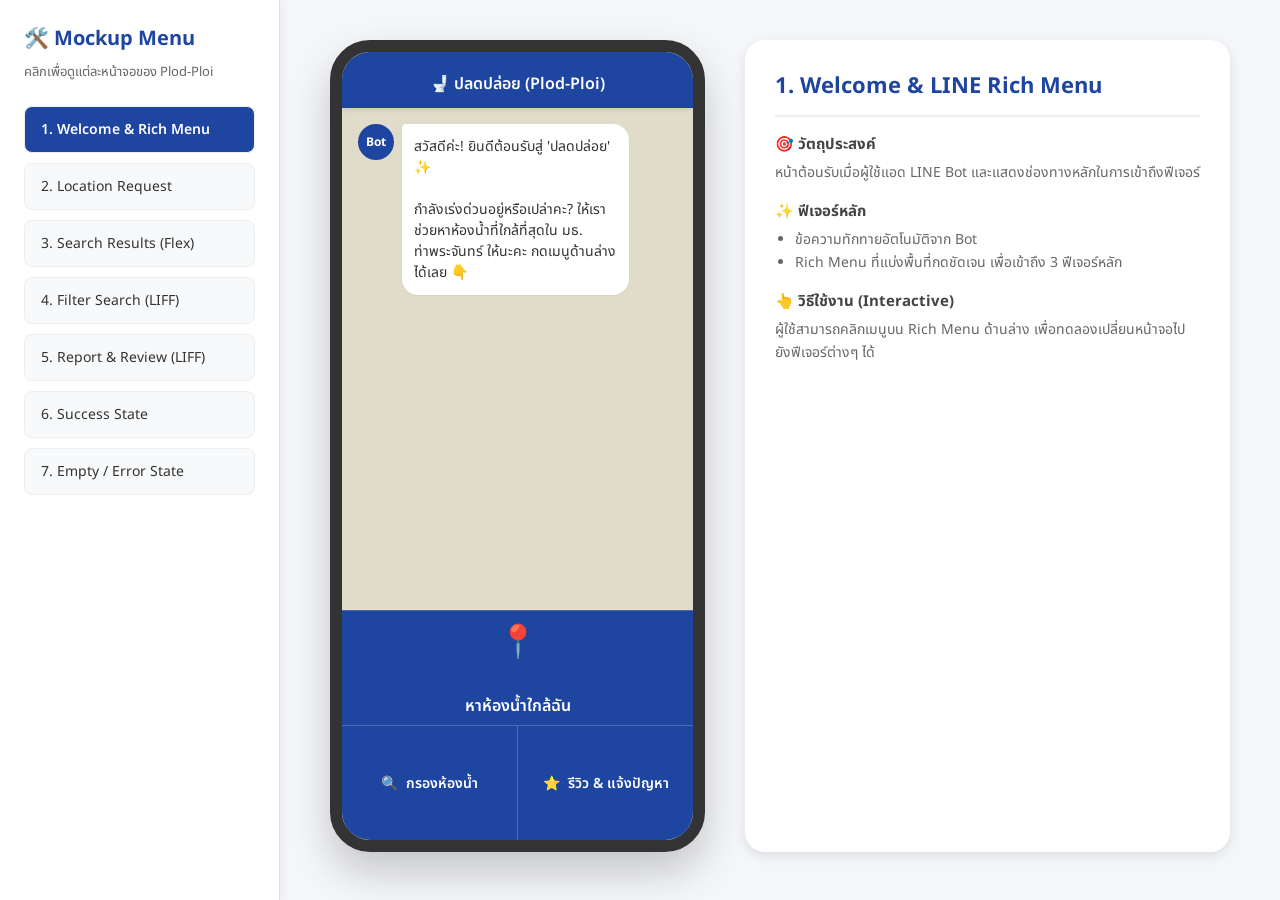
==== index.html @ df590fe3 "Mock up" ====
<!DOCTYPE html>
<html lang="th">
<head>
    <meta charset="UTF-8">
    <meta name="viewport" content="width=device-width, initial-scale=1.0">
    <title>Plod-Ploi - LINE Bot Mockup</title>
    <link rel="stylesheet" href="style.css">
    <link href="https://fonts.googleapis.com/css2?family=Noto+Sans+Thai:wght@300;400;600;700&display=swap" rel="stylesheet">
</head>
<body>

<div class="dashboard-container">
    <!-- ส่วน A: Sidebar นำทางสำหรับผู้พัฒนา -->
    <aside class="sidebar">
        <h2>🛠️ Mockup Menu</h2>
        <p class="sidebar-desc">คลิกเพื่อดูแต่ละหน้าจอของ Plod-Ploi</p>
        <ul id="nav-menu">
            <li><button data-target="screen-welcome" class="active">1. Welcome & Rich Menu</button></li>
            <li><button data-target="screen-location">2. Location Request</button></li>
            <li><button data-target="screen-results">3. Search Results (Flex)</button></li>
            <li><button data-target="screen-filter">4. Filter Search (LIFF)</button></li>
            <li><button data-target="screen-report">5. Report & Review (LIFF)</button></li>
            <li><button data-target="screen-success">6. Success State</button></li>
            <li><button data-target="screen-error">7. Empty / Error State</button></li>
        </ul>
    </aside>

    <!-- ส่วน B: พื้นที่แสดง Phone Mockup และคำอธิบาย -->
    <main class="main-content">
        <div class="mockup-wrapper">
            <!-- โทรศัพท์จำลอง -->
            <div class="phone-mockup">
                <!-- LINE Header -->
                <div class="line-header" id="dynamic-header">
                    <span class="back-btn" id="liff-close-btn" style="display:none;">✕</span>
                    <span class="title">🚽 ปลดปล่อย (Plod-Ploi)</span>
                </div>

                <!-- พื้นที่เนื้อหาที่เปลี่ยนไปตามหน้าจอ -->
                <div class="phone-content" id="phone-content">
                    
                    <!-- 1. Welcome Screen -->
                    <div id="screen-welcome" class="screen-view active">
                        <div class="chat-area">
                            <div class="chat-bubble bot">
                                <div class="avatar">Bot</div>
                                <div class="message">
                                    สวัสดีค่ะ! ยินดีต้อนรับสู่ 'ปลดปล่อย' ✨<br><br>
                                    กำลังเร่งด่วนอยู่หรือเปล่าคะ? ให้เราช่วยหาห้องน้ำที่ใกล้ที่สุดใน มธ. ท่าพระจันทร์ ให้นะคะ กดเมนูด้านล่างได้เลย 👇
                                </div>
                            </div>
                        </div>
                        <div class="rich-menu">
                            <div class="rm-top" onclick="app.navigate('screen-location')">
                                <span class="icon">📍</span><br>หาห้องน้ำใกล้ฉัน
                            </div>
                            <div class="rm-bottom">
                                <div class="rm-btn border-right" onclick="app.navigate('screen-filter')">
                                    <span class="icon">🔍</span> กรองห้องน้ำ
                                </div>
                                <div class="rm-btn" onclick="app.navigate('screen-report')">
                                    <span class="icon">⭐</span> รีวิว & แจ้งปัญหา
                                </div>
                            </div>
                        </div>
                    </div>

                    <!-- 2. Location Request Screen -->
                    <div id="screen-location" class="screen-view hidden">
                        <div class="chat-area">
                            <div class="chat-bubble user">
                                <div class="message">หาห้องน้ำใกล้ฉัน</div>
                            </div>
                            <div class="chat-bubble bot">
                                <div class="avatar">Bot</div>
                                <div class="message">
                                    เพื่อค้นหาห้องน้ำที่ใกล้ที่สุด รบกวนแชร์ตำแหน่งที่ตั้ง (Location) ปัจจุบันของคุณให้หน่อยนะคะ 📍
                                </div>
                            </div>
                            <div class="quick-reply-area">
                                <button class="quick-reply-btn" onclick="app.navigate('screen-results')">
                                    📍 แชร์ตำแหน่งที่ตั้ง
                                </button>
                            </div>
                        </div>
                    </div>

                    <!-- 3. Search Results (Flex Message) -->
                    <div id="screen-results" class="screen-view hidden">
                        <div class="chat-area">
                            <div class="chat-bubble user">
                                <div class="message">[ส่งตำแหน่งที่ตั้งแล้ว]</div>
                            </div>
                            <div class="chat-bubble bot">
                                <div class="avatar">Bot</div>
                                <div class="message">เจอแล้ว! นี่คือห้องน้ำที่ใกล้คุณที่สุด 3 อันดับแรกค่ะ</div>
                            </div>
                            <!-- Flex Message Carousel -->
                            <div class="flex-carousel">
                                <!-- Card 1 -->
                                <div class="flex-card">
                                    <div class="fc-header">ตึกคณะศิลปศาสตร์ - ชั้น 1</div>
                                    <div class="fc-body">
                                        <div class="fc-distance">📍 ห่างจากคุณ 150 ม. (เดิน ~2 นาที)</div>
                                        <div class="fc-badge success">✅ ใช้งานได้ปกติ</div>
                                        <div class="fc-divider"></div>
                                        <div class="fc-facilities">
                                            💦 มีสายฉีดชำระ | ♿️ ห้องน้ำผู้พิการ
                                        </div>
                                        <div class="fc-rating">รีวิว: ⭐⭐⭐⭐⭐ (4.8)</div>
                                    </div>
                                    <button class="fc-btn primary" onclick="alert('จำลองการเปิด Google Maps')">นำทางไปที่นี่</button>
                                </div>
                                <!-- Card 2 -->
                                <div class="flex-card">
                                    <div class="fc-header bg-warning">ตึกคณะนิติศาสตร์ - ชั้น 2</div>
                                    <div class="fc-body">
                                        <div class="fc-distance">📍 ห่างจากคุณ 200 ม. (เดิน ~3 นาที)</div>
                                        <div class="fc-badge warning">🧹 กำลังทำความสะอาด</div>
                                        <div class="fc-divider"></div>
                                        <div class="fc-facilities">
                                            💦 มีสายฉีดชำระ | 🚻 แยกเพศ
                                        </div>
                                        <div class="fc-rating">รีวิว: ⭐⭐⭐⭐ (4.0)</div>
                                    </div>
                                    <button class="fc-btn primary" onclick="alert('จำลองการเปิด Google Maps')">นำทางไปที่นี่</button>
                                </div>
                            </div>
                        </div>
                    </div>

                    <!-- 4. Filter Search (LIFF) -->
                    <div id="screen-filter" class="screen-view hidden liff-view">
                        <div class="liff-content">
                            <h3>ค้นหาตามความต้องการ</h3>
                            <p class="subtitle">เลือกสิ่งอำนวยความสะดวกที่คุณต้องการ (เลือกได้หลายข้อ)</p>
                            
                            <label class="checkbox-card">
                                <input type="checkbox" checked>
                                <span>💦 มีสายฉีดชำระ</span>
                            </label>
                            <label class="checkbox-card">
                                <input type="checkbox">
                                <span>🚻 แยกเพศชาย/หญิง</span>
                            </label>
                            <label class="checkbox-card">
                                <input type="checkbox">
                                <span>♿️ ห้องน้ำสำหรับผู้พิการ</span>
                            </label>

                            <button class="btn-primary full-width mt-20" onclick="app.navigate('screen-results')">ค้นหาห้องน้ำ</button>
                        </div>
                    </div>

                    <!-- 5. Report & Review (LIFF) -->
                    <div id="screen-report" class="screen-view hidden liff-view">
                        <div class="liff-content">
                            <h3>รายงานสถานะ & รีวิว</h3>
                            
                            <div class="form-group">
                                <label>เลือกห้องน้ำ:</label>
                                <select class="form-control">
                                    <option>ตึกคณะศิลปศาสตร์ - ชั้น 1</option>
                                    <option>ตึกคณะนิติศาสตร์ - ชั้น 2</option>
                                </select>
                            </div>

                            <div class="form-group">
                                <label>สถานะปัจจุบัน:</label>
                                <div class="radio-group">
                                    <label class="radio-btn"><input type="radio" name="status" checked> ✅ ปกติ</label>
                                    <label class="radio-btn"><input type="radio" name="status"> 🧹 ทำความสะอาด</label>
                                    <label class="radio-btn error"><input type="radio" name="status"> 🚫 ชำรุด</label>
                                </div>
                            </div>

                            <div class="form-group">
                                <label>ให้คะแนนความสะอาด:</label>
                                <div class="star-rating">
                                    <span class="star active">★</span><span class="star active">★</span><span class="star active">★</span><span class="star active">★</span><span class="star">★</span>
                                </div>
                            </div>

                            <div class="form-group">
                                <label>ข้อความรีวิวเพิ่มเติม:</label>
                                <textarea class="form-control" rows="3" placeholder="ระบุรายละเอียด เช่น ทิชชู่หมด, น้ำไม่ไหล..."></textarea>
                            </div>

                            <button class="btn-primary full-width" onclick="app.navigate('screen-success')">ส่งรายงาน</button>
                        </div>
                    </div>

                    <!-- 6. Success State -->
                    <div id="screen-success" class="screen-view hidden liff-view center-content">
                        <div class="status-icon success-icon">✅</div>
                        <h3>ขอบคุณสำหรับข้อมูล!</h3>
                        <p class="subtitle text-center">ระบบอัปเดตสถานะห้องน้ำและบันทึกรีวิวของคุณเรียบร้อยแล้ว เพื่อให้เพื่อนๆ ไม่เสียเที่ยว</p>
                        <button class="btn-secondary full-width mt-20" onclick="app.navigate('screen-welcome')">กลับสู่หน้าหลัก</button>
                    </div>

                    <!-- 7. Error / Empty State -->
                    <div id="screen-error" class="screen-view hidden liff-view center-content">
                        <div class="status-icon error-icon">🔍</div>
                        <h3>ไม่พบห้องน้ำที่ตรงเงื่อนไข</h3>
                        <p class="subtitle text-center">ไม่พบห้องน้ำที่มีสิ่งอำนวยความสะดวกตามที่คุณระบุในระยะ 500 เมตร กรุณาลดเงื่อนไขการค้นหาลง</p>
                        <button class="btn-primary full-width mt-20" onclick="app.navigate('screen-filter')">แก้ไขตัวกรอง</button>
                    </div>

                </div>
            </div>

            <!-- คำอธิบายหน้าจอ (เปลี่ยนตามเนื้อหา) -->
            <div class="description-panel" id="desc-panel">
                <!-- เนื้อหาจะถูกแทรกด้วย JavaScript -->
            </div>
        </div>
    </main>
</div>

<script src="script.js"></script>
</body>
</html>
---- style.css ----
/* Design System Variables */
:root {
    --color-primary: #1E459F;   /* Blue */
    --color-danger: #CF2A2A;    /* Red */
    --color-accent: #FABD32;    /* Yellow */
    --color-background: #E1DCCA;/* Beige */
    --color-surface: #FFFFFF;   /* White */
    --color-text-main: #333333;
    --color-text-muted: #666666;
    --border-radius-lg: 20px;
    --border-radius-md: 12px;
    --border-radius-sm: 8px;
    --shadow: 0 4px 12px rgba(0,0,0,0.1);
}

* { box-sizing: border-box; margin: 0; padding: 0; }

body {
    font-family: 'Noto Sans Thai', sans-serif;
    background-color: #f5f6fa;
    color: var(--color-text-main);
    display: flex;
    height: 100vh;
    overflow: hidden;
}

/* Dashboard Layout */
.dashboard-container { display: flex; width: 100%; }

/* Sidebar */
.sidebar {
    width: 280px;
    background-color: var(--color-surface);
    padding: 24px;
    border-right: 1px solid #ddd;
    box-shadow: 2px 0 10px rgba(0,0,0,0.05);
    z-index: 100;
}
.sidebar h2 { color: var(--color-primary); font-size: 20px; margin-bottom: 8px; }
.sidebar-desc { font-size: 13px; color: var(--color-text-muted); margin-bottom: 24px; }
.sidebar ul { list-style: none; display: flex; flex-direction: column; gap: 10px; }
.sidebar button {
    width: 100%; text-align: left; padding: 12px 16px;
    background: #f8f9fa; border: 1px solid #eee; border-radius: var(--border-radius-sm);
    font-family: inherit; font-size: 14px; color: var(--color-text-main);
    cursor: pointer; transition: all 0.2s;
}
.sidebar button:hover { background: #eef2f9; border-color: var(--color-primary); }
.sidebar button.active {
    background: var(--color-primary); color: var(--color-surface); font-weight: 600;
}

/* Main Content Area */
.main-content {
    flex: 1; padding: 40px; overflow-y: auto;
    display: flex; justify-content: center; align-items: flex-start;
}
.mockup-wrapper { display: flex; gap: 40px; max-width: 900px; width: 100%; }

/* Phone Mockup */
.phone-mockup {
    width: 375px; height: 812px; /* iPhone Proportions */
    background-color: var(--color-background);
    border: 12px solid #333; border-radius: 40px;
    overflow: hidden; position: relative;
    box-shadow: 0 20px 40px rgba(0,0,0,0.2);
    display: flex; flex-direction: column; flex-shrink: 0;
}

/* LINE Header */
.line-header {
    background-color: var(--color-primary); color: var(--color-surface);
    padding: 20px 16px 12px; text-align: center; font-weight: 600; font-size: 16px;
    position: relative; z-index: 10; box-shadow: 0 2px 5px rgba(0,0,0,0.1);
}
.back-btn { position: absolute; left: 16px; top: 20px; cursor: pointer; font-size: 18px; }

/* Phone Content Area */
.phone-content { flex: 1; position: relative; overflow: hidden; }
.screen-view { width: 100%; height: 100%; display: flex; flex-direction: column; position: absolute; top: 0; left: 0; transition: opacity 0.3s ease; }
.screen-view.hidden { opacity: 0; pointer-events: none; z-index: 1; }
.screen-view.active { opacity: 1; pointer-events: auto; z-index: 5; }

/* Chat UI */
.chat-area { flex: 1; padding: 16px; overflow-y: auto; display: flex; flex-direction: column; gap: 16px; }
.chat-bubble { display: flex; gap: 8px; max-width: 85%; }
.chat-bubble.bot .avatar { width: 36px; height: 36px; background: var(--color-primary); color: white; border-radius: 50%; display: flex; align-items: center; justify-content: center; font-size: 12px; font-weight: bold; flex-shrink: 0;}
.chat-bubble.bot .message { background: var(--color-surface); padding: 12px; border-radius: 16px; border-top-left-radius: 4px; font-size: 14px; box-shadow: 0 1px 2px rgba(0,0,0,0.05); }
.chat-bubble.user { align-self: flex-end; }
.chat-bubble.user .message { background: var(--color-primary); color: white; padding: 12px; border-radius: 16px; border-top-right-radius: 4px; font-size: 14px; }

/* Quick Reply */
.quick-reply-area { margin-top: auto; padding-top: 10px; display: flex; justify-content: center;}
.quick-reply-btn { background: var(--color-surface); border: 1px solid var(--color-primary); color: var(--color-primary); padding: 10px 20px; border-radius: 20px; font-family: inherit; font-weight: 600; font-size: 14px; cursor: pointer; box-shadow: 0 2px 5px rgba(0,0,0,0.05); }

/* Rich Menu */
.rich-menu { background: var(--color-primary); height: 230px; display: flex; flex-direction: column; border-top: 1px solid rgba(255,255,255,0.2); }
.rm-top { flex: 1; border-bottom: 1px solid rgba(255,255,255,0.2); display: flex; flex-direction: column; justify-content: center; align-items: center; color: white; font-weight: 600; cursor: pointer; }
.rm-top .icon { font-size: 32px; margin-bottom: 4px; }
.rm-bottom { flex: 1; display: flex; }
.rm-btn { flex: 1; display: flex; justify-content: center; align-items: center; color: white; font-weight: 600; font-size: 14px; cursor: pointer; gap: 8px; }
.border-right { border-right: 1px solid rgba(255,255,255,0.2); }

/* Flex Message Carousel */
.flex-carousel { display: flex; gap: 12px; overflow-x: auto; padding-bottom: 10px; padding-left: 44px; margin-top: -8px;}
.flex-carousel::-webkit-scrollbar { display: none; }
.flex-card { background: var(--color-surface); min-width: 260px; border-radius: var(--border-radius-md); overflow: hidden; box-shadow: var(--shadow); flex-shrink: 0; }
.fc-header { background: var(--color-primary); color: white; padding: 12px; font-weight: 600; font-size: 14px; }
.fc-header.bg-warning { background: var(--color-accent); color: #333; }
.fc-body { padding: 14px; font-size: 13px; display: flex; flex-direction: column; gap: 8px; }
.fc-distance { font-weight: 600; color: var(--color-primary); }
.fc-badge { display: inline-block; padding: 4px 8px; border-radius: 4px; font-size: 12px; font-weight: 600; width: max-content; }
.fc-badge.success { background: #e8f5e9; color: #2e7d32; }
.fc-badge.warning { background: #fff8e1; color: #f57f17; }
.fc-divider { border-top: 1px dashed #ddd; margin: 4px 0; }
.fc-btn { background: transparent; border: none; border-top: 1px solid #eee; width: 100%; padding: 12px; color: var(--color-primary); font-weight: 600; cursor: pointer; font-family: inherit; }

/* LIFF View styles (Web App format) */
.liff-view { background: var(--color-surface); overflow-y: auto; }
.liff-content { padding: 20px; }
.liff-content h3 { color: var(--color-primary); margin-bottom: 4px; font-size: 18px; }
.liff-content .subtitle { font-size: 13px; color: var(--color-text-muted); margin-bottom: 20px; line-height: 1.4; }
.mt-20 { margin-top: 20px; }
.text-center { text-align: center; }
.center-content { justify-content: center; align-items: center; display: flex; flex-direction: column; text-align: center;}
.status-icon { font-size: 50px; margin-bottom: 16px; }

/* Forms & Inputs */
.checkbox-card { display: flex; align-items: center; padding: 16px; border: 1px solid #ddd; border-radius: var(--border-radius-sm); margin-bottom: 12px; cursor: pointer; transition: all 0.2s;}
.checkbox-card:has(input:checked) { border-color: var(--color-primary); background: #f0f4f8; font-weight: 600; color: var(--color-primary); }
.checkbox-card input { margin-right: 12px; width: 18px; height: 18px; accent-color: var(--color-primary); }

.form-group { margin-bottom: 16px; }
.form-group label { display: block; font-size: 14px; font-weight: 600; margin-bottom: 8px; color: #444; }
.form-control { width: 100%; padding: 12px; border: 1px solid #ddd; border-radius: var(--border-radius-sm); font-family: inherit; font-size: 14px; }
.form-control:focus { outline: none; border-color: var(--color-primary); }

.radio-group { display: flex; flex-direction: column; gap: 10px; }
.radio-btn { display: flex; align-items: center; padding: 12px; border: 1px solid #ddd; border-radius: var(--border-radius-sm); font-size: 14px; cursor: pointer; }
.radio-btn input { margin-right: 10px; accent-color: var(--color-primary); }
.radio-btn.error:has(input:checked) { border-color: var(--color-danger); background: #fce8e8; color: var(--color-danger); }

.star-rating { font-size: 28px; color: #ddd; cursor: pointer; display: flex; gap: 4px; }
.star-rating .star.active { color: var(--color-accent); }

/* Buttons */
.btn-primary { background: var(--color-primary); color: white; border: none; padding: 14px; border-radius: var(--border-radius-sm); font-size: 15px; font-weight: 600; font-family: inherit; cursor: pointer; transition: opacity 0.2s; }
.btn-secondary { background: white; color: var(--color-primary); border: 1px solid var(--color-primary); padding: 14px; border-radius: var(--border-radius-sm); font-size: 15px; font-weight: 600; font-family: inherit; cursor: pointer; }
.btn-primary:active, .btn-secondary:active { opacity: 0.8; }
.full-width { width: 100%; }

/* Description Panel */
.description-panel { flex: 1; background: white; border-radius: var(--border-radius-lg); padding: 30px; box-shadow: var(--shadow); }
.desc-title { font-size: 22px; color: var(--color-primary); border-bottom: 2px solid #eee; padding-bottom: 12px; margin-bottom: 16px; }
.desc-section { margin-bottom: 16px; }
.desc-section h4 { font-size: 15px; color: #444; margin-bottom: 6px; }
.desc-section p, .desc-section ul { font-size: 14px; color: var(--color-text-muted); line-height: 1.6; }
.desc-section ul { padding-left: 20px; }
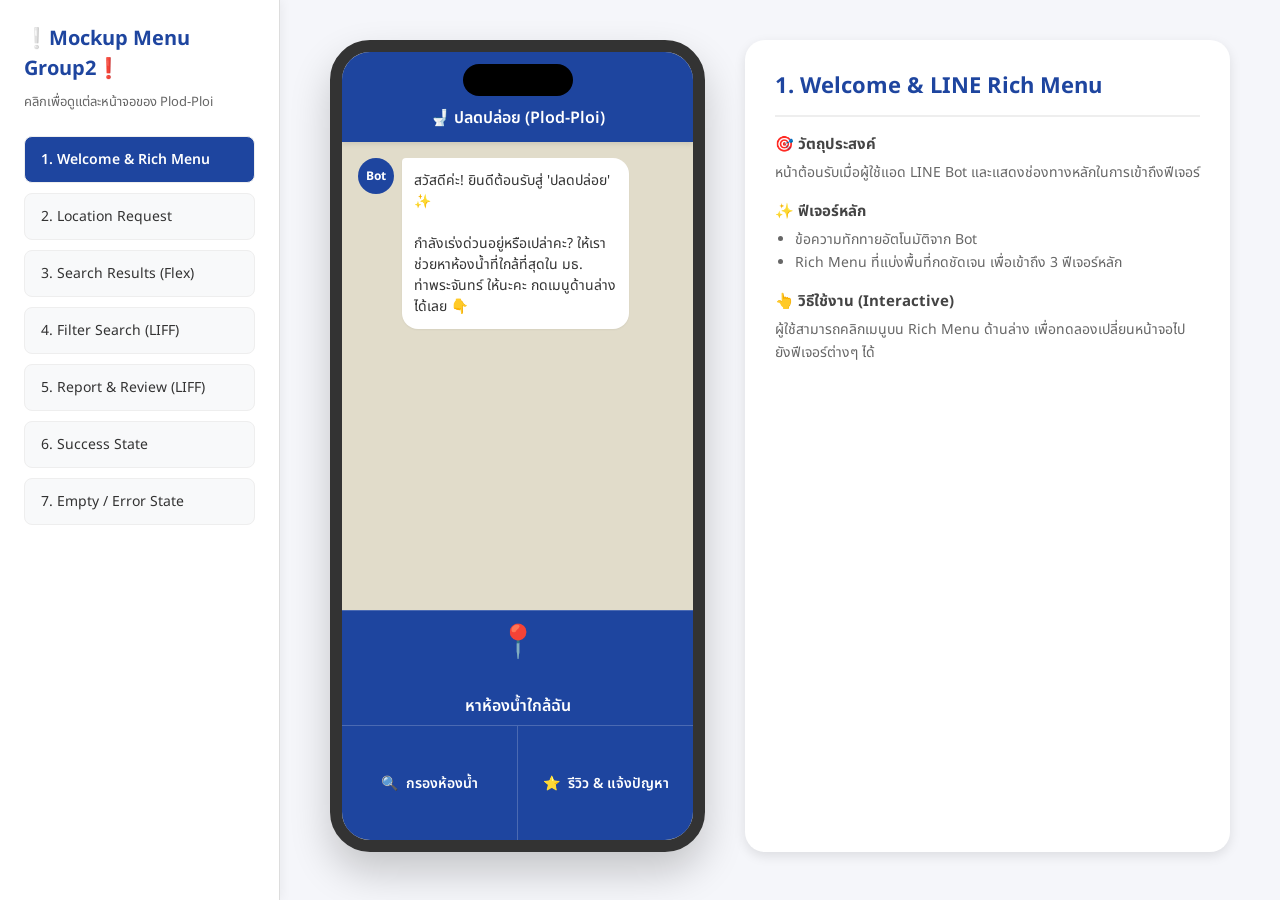
==== commit 1af35841: "Emoji" ====
--- a/index.html
+++ b/index.html
@@ -12,7 +12,7 @@
 <div class="dashboard-container">
     <!-- ส่วน A: Sidebar นำทางสำหรับผู้พัฒนา -->
     <aside class="sidebar">
-        <h2>🛠️ Mockup Menu</h2>
+        <h2>❕Mockup Menu Group2❗️</h2>
         <p class="sidebar-desc">คลิกเพื่อดูแต่ละหน้าจอของ Plod-Ploi</p>
         <ul id="nav-menu">
             <li><button data-target="screen-welcome" class="active">1. Welcome & Rich Menu</button></li>
--- a/style.css
+++ b/style.css
@@ -155,4 +155,107 @@
 .desc-section { margin-bottom: 16px; }
 .desc-section h4 { font-size: 15px; color: #444; margin-bottom: 6px; }
 .desc-section p, .desc-section ul { font-size: 14px; color: var(--color-text-muted); line-height: 1.6; }
-.desc-section ul { padding-left: 20px; }+.desc-section ul { padding-left: 20px; }
+/* =========================================
+   📱 Presentation Mockup Style (จำลองเป็นภาพพรีเซนต์)
+   ========================================= */
+
+/* 1. เพิ่ม Dynamic Island (รอยบาก iPhone) ให้ดูสมจริง */
+.phone-mockup::before {
+    content: '';
+    position: absolute;
+    top: 12px;
+    left: 50%;
+    transform: translateX(-50%);
+    width: 110px;
+    height: 32px;
+    background-color: #000;
+    border-radius: 20px;
+    z-index: 1000;
+}
+
+/* ดัน Header ของแอปปลดปล่อยลงมา เพื่อไม่ให้ข้อความทับรอยบาก */
+.line-header {
+    padding-top: 54px; 
+}
+
+/* 2. การจัดหน้าเว็บเมื่อเปิดบนจอมือถือ */
+@media screen and (max-width: 768px) {
+    body {
+        /* เปลี่ยนสีพื้นหลังให้เป็นสีเทาอ่อนแบบงานพรีเซนต์ */
+        background-color: #e5e5e5; 
+        display: block;
+        overflow-y: auto;
+    }
+    
+    .dashboard-container {
+        flex-direction: column;
+    }
+
+    /* แถบเมนูเปลี่ยนหน้า ย้ายไปไว้ด้านบนและปัดซ้ายขวาได้ */
+    .sidebar {
+        width: 100%;
+        padding: 16px;
+        position: sticky;
+        top: 0;
+        z-index: 999;
+        box-shadow: 0 2px 10px rgba(0,0,0,0.05);
+    }
+    .sidebar h2 { font-size: 16px; text-align: center; margin-bottom: 12px; }
+    .sidebar-desc { display: none; }
+    .sidebar ul {
+        flex-direction: row;
+        overflow-x: auto;
+        gap: 8px;
+        padding-bottom: 4px;
+    }
+    .sidebar ul::-webkit-scrollbar { display: none; }
+    .sidebar button {
+        white-space: nowrap;
+        padding: 8px 16px;
+        border-radius: 20px;
+    }
+
+    .main-content {
+        padding: 40px 20px; /* เพิ่มพื้นที่รอบๆ ให้โทรศัพท์ดูลอยอยู่ตรงกลาง */
+        display: flex;
+        justify-content: center;
+    }
+
+    .mockup-wrapper {
+        flex-direction: column;
+        align-items: center;
+        width: 100%;
+    }
+
+    /* 📱 จัดการกรอบโทรศัพท์ (สำคัญที่สุด) */
+    .phone-mockup {
+        /* กำหนดความกว้างให้พอดีจอมือถือที่คนเปิดดู */
+        width: 85vw;
+        max-width: 375px;
+        height: auto;
+        /* บังคับสัดส่วนให้เป็นโทรศัพท์เสมอ (กว้าง 375 : สูง 812) */
+        aspect-ratio: 375 / 812; 
+        
+        /* สร้างกรอบโทรศัพท์สีดำหนาๆ พร้อมมุมโค้ง */
+        border: 14px solid #111;
+        border-radius: 40px;
+        /* ใส่เงาด้านหลังโทรศัพท์ให้ดูลอยขึ้นมาจากพื้นหลัง */
+        box-shadow: 0 20px 40px rgba(0,0,0,0.15); 
+    }
+
+    /* ปรับขนาดรอยบาก iPhone ให้เล็กลงตามสัดส่วนจอ */
+    .phone-mockup::before {
+        width: 90px;
+        height: 26px;
+        top: 8px;
+    }
+    .line-header {
+        padding-top: 45px;
+    }
+
+    /* ซ่อนกล่องคำอธิบายด้านล่าง เพื่อให้โฟกัสที่งานดีไซน์เน้นๆ */
+    .description-panel {
+        display: none;
+    }
+}
